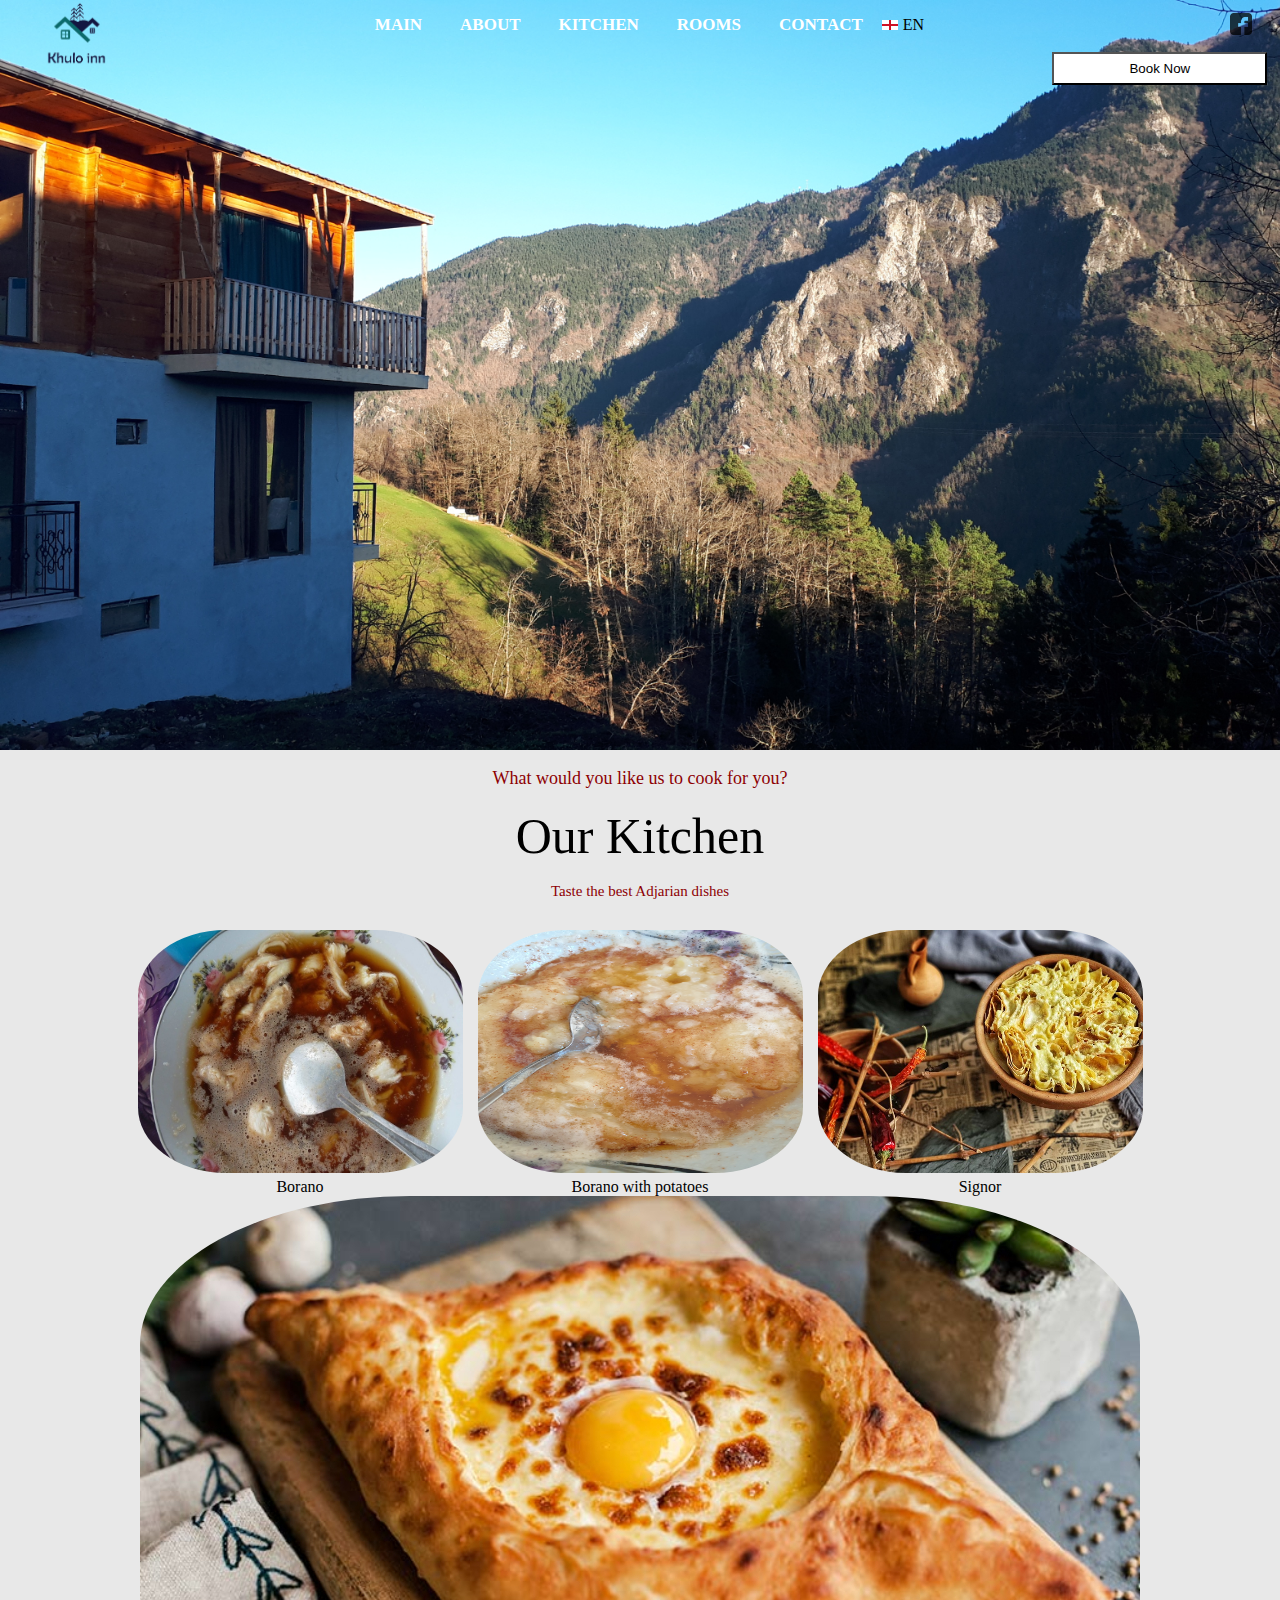
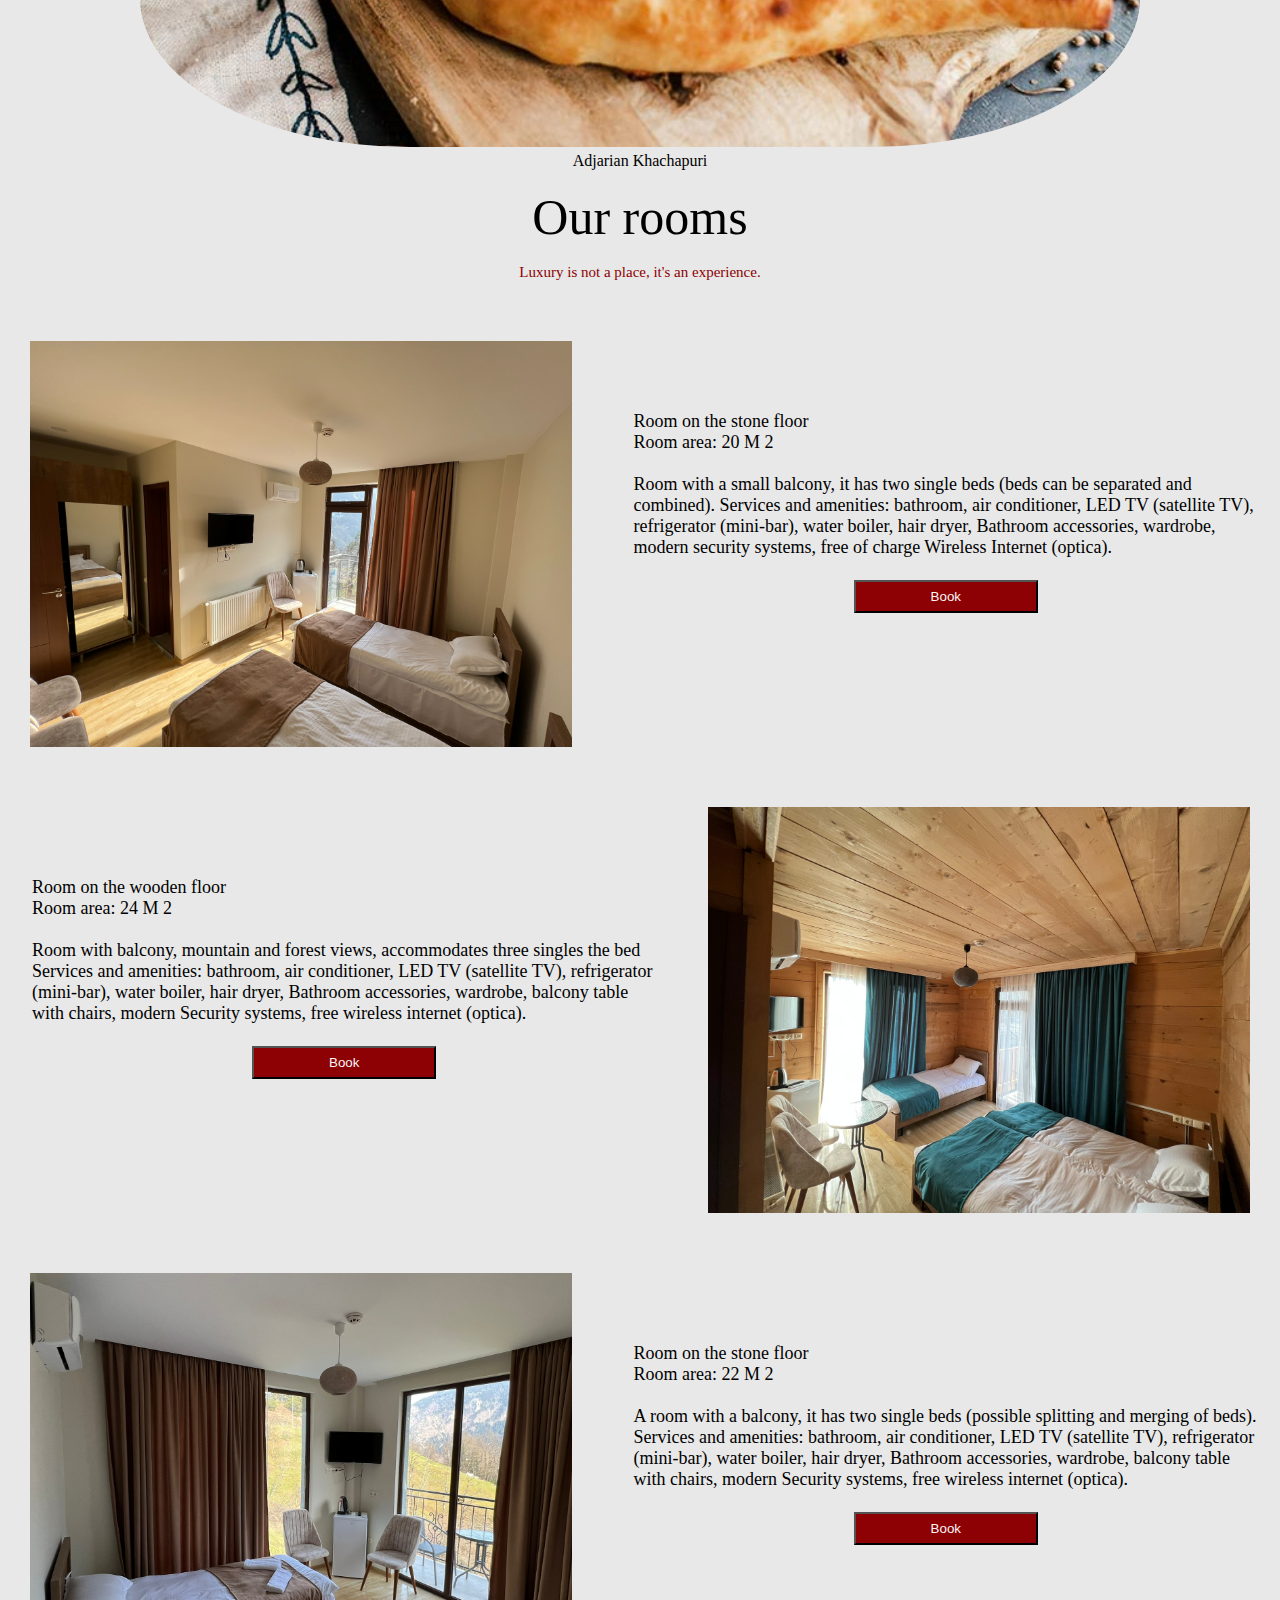
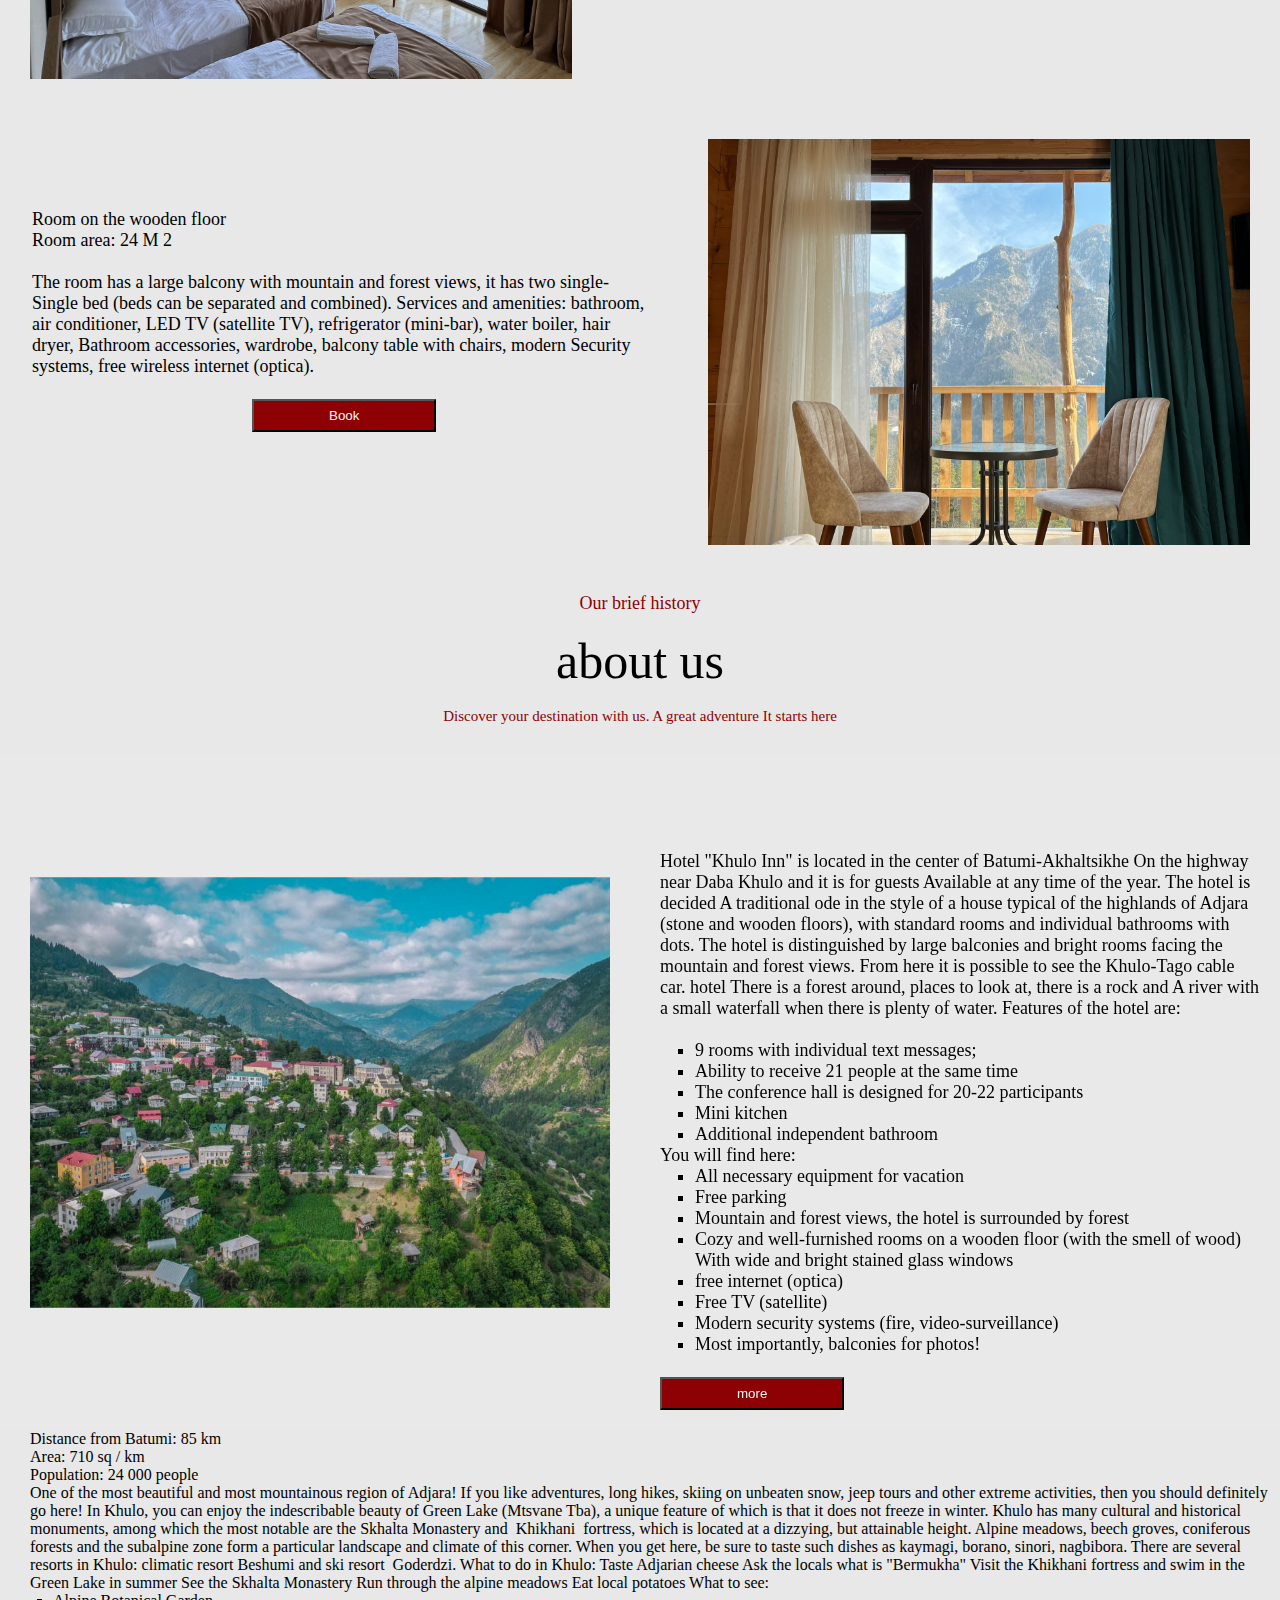
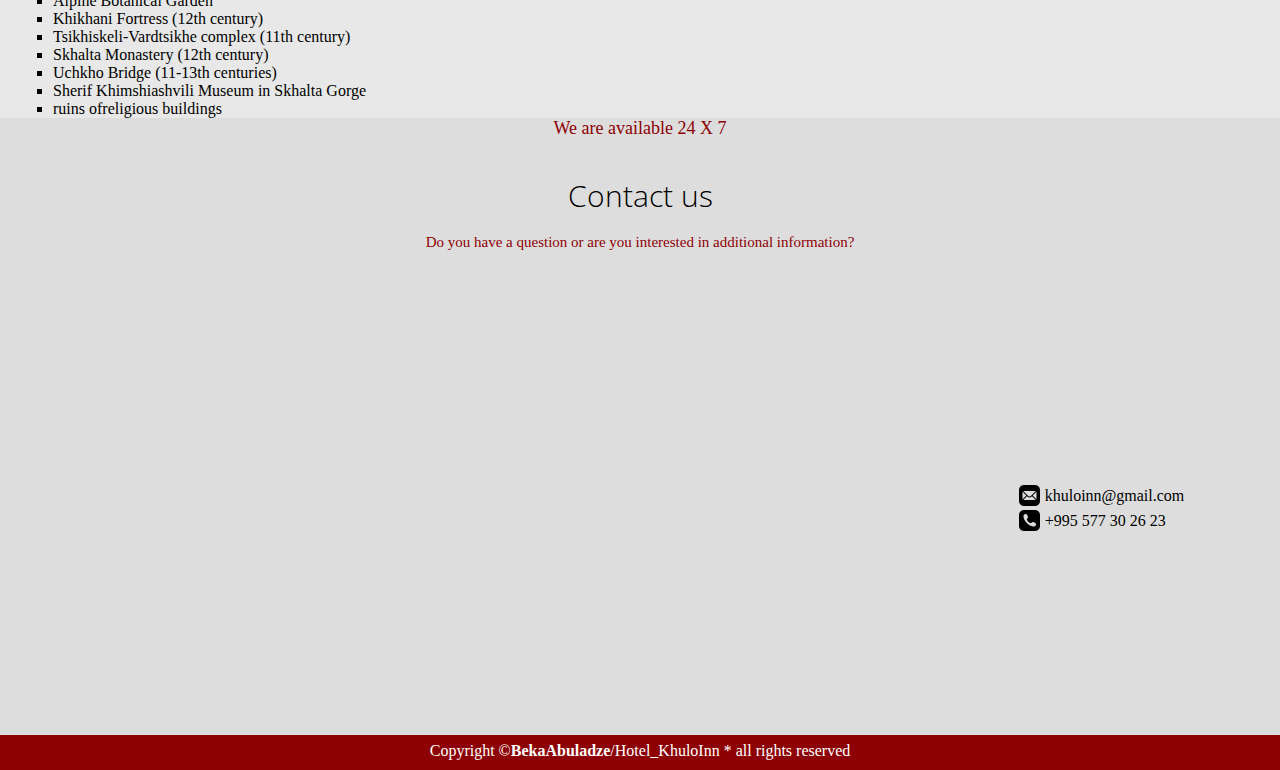
==== eng.html @ 8cfb8ae3 "Add files via upload" ====
<!DOCTYPE html>
<html lang="en">
  <head>
    <meta charset="UTF-8" />
    <meta http-equiv="X-UA-Compatible" content="IE=edge" />
    <meta name="viewport" content="width=device-width, initial-scale=1.0" />
    <title>khulo-inn</title>
   <link rel="icon" type="image/x-icon" href="/KHULO_INN_ლოგო-removebg-preview.png" />
    <link rel="stylesheet" href="styles/style.css" />
    <link
      rel="stylesheet"
      media="screen and (max-width: 850px)"
      href="styles/handset_index.css"
    />
    <link
      rel="stylesheet"
      media="screen and (max-width: 650px)"
      href="styles/hamburger-menu.css"
    />
    
  </head>
    <body>
      <a href="https://www.booking.com/hotel/ge/khulo-inn.en-gb.html?aid=304142&label=gen173nr-1FCAEoggI46AdIM1gEaFKIAQGYAQm4ARfIAQzYAQHoAQH4AQyIAgGoAgO4AuLw0KAGwAIB0gIkNDgwZWI0NDItNGUzMC00NDU1LTk2MDktYzQzNjBlOTg3ZTIy2AIG4AIB&sid=41bbb2cf9673bcebbe3a5ada4c120292&all_sr_blocks=942450506_367767616_2_1_0;checkin=2023-04-03;checkout=2023-04-10;dist=0;group_adults=2;group_children=0;hapos=1;highlighted_blocks=942450506_367767616_2_1_0;hpos=1;matching_block_id=942450506_367767616_2_1_0;no_rooms=1;req_adults=2;req_children=0;room1=A%2CA;sb_price_type=total;sr_order=distance_from_search;sr_pri_blocks=942450506_367767616_2_1_0__126000;srepoch=1679046779;srpvid=7ed9457d953103b1;type=total;ucfs=1&#hotelTmpl" target="_blank"> <button class="reserve">Book Now</button></a>
    <!-- Navbar -->
       <div class="mobile_div_top">
       <div class="hamburger">
        <div class="bar"></div>
        <div class="bar"></div>
        <div class="bar"></div>
        
      <div class="hamburger_info">
        <div class="hamburger-menu"><a href="index.html">MAIN</a></div>
        <div class="hamburger-menu"><a href="#abut" >ABOUT</a></div>
        <div class="hamburger-menu"><a href="#rooms" >ROOMS</a></div>
        <div class="hamburger-menu"><a href="#kitchen" >KITCHEN</a></div>
        <div class="hamburger-menu"><a href="#contact">CONTACT</a></div>
      </div>
    </div>
      <div class="mobile_v_language">
           <li class="mainlang " ><a href="index.html">  <img id="" class="geo_flag" src="./georgia-flag-icon-16.png" alt=""></a>GE</li> 
            <li class="mainlang " > <a href="eng.html"><img id="eng" class="eng_flag" src="./england-flag-icon-16.png" alt=""></a>EN</li>
            <li class="mainlang  " > <a href="rus.html"><img id="rus" class="rus_flag" src="./russia-flag-icon-16.png" alt=""></a>RU</li>
        </div>

    </div>
    <div class="frontpage">
      <div class="navbar">
        <div id="logo1">
          <img class="logo_img" src="./random images/new_logo-removebg-preview.png" alt="" />
        </div>
        <ul id="navbarmain">
          <li>
            <a href="eng.html">MAIN</a>
          </li>
          <li>
            <a href="#about">ABOUT</a>
          </li>
          <li>
            <a href="#kitchen">KITCHEN</a>
          </li>
          <li>
            <a href="#rooms">ROOMS</a>
          </li>
          <li>
            <a href="#contact">CONTACT</a>
          </li>
        </ul>
             <div class="lang_icons">
            <li class="mainlang eng" > <a href="eng.html"><img id="eng" class="eng_flag" src="./england-flag-icon-16.png" alt=""></a>EN</li>
           <li class="hidden geo"><a href="index.html">  <img id="" class="geo_flag" src="./georgia-flag-icon-16.png" alt=""></a>GE</li> 
            <li class="hidden rus" > <a href="rus.html"><img id="rus" class="rus_flag" src="./russia-flag-icon-16.png" alt=""></a>RU</li>
        </div>
       

        <div class="social">
          <ul>
            <li>
              <a
                href="https://www.facebook.com/profile.php?id=100064045152991"
                target="_blank"
              >
                <img src="socials/fb.png" alt="" id="fb" />
              </a>
            </li>
           
          </ul>
        </div>
      </div>
      <div class="content">
      </div>
    </div>
    <div class="kitchen" id="kitchen">
      <div id="sum1">What would you like us to cook for you?</div>
      <div id="intro">Our Kitchen</div>
      <div id="sum2">Taste the best Adjarian dishes</div>

      <div class="foodbox">
        <div class="adjara_food">
           <div class="div_for_dishes">
              <img id="borano" src="./imglasha/dishes/ბორანო.jpg" alt="" />
              <div class="fooddesc">Borano</div>
          </div>
          <div class="div_for_dishes">
              <img id="potatoe" src="./imglasha/dishes/20230102_111935.jpg" alt="" />
              <div class="fooddesc">Borano with potatoes</div>
          </div>
          <div class="div_for_dishes">
              <img src="./imglasha/dishes/სინორი_აჭარა.news_.jpg" alt="" />
              <div class="fooddesc">Signor</div>
          </div>
        </div>  
        <div class="adjarian_khatchapuri" >
          <img src="./imglasha/dishes/28681c677842efdd06a8ea4aae587fe.jpg" alt="">
          <div>Adjarian Khachapuri</div>
        </div>      
      </div>
    </div>
    <div class="rooms" id="rooms">
      <div id="rintro">Our rooms</div>
      <div id="rsum2">Luxury is not a place, it's an experience.</div>
      <div class="roomspic" id="r1">
        <img src="./imglasha/201-204/204 002.jpeg" alt="" />
        <div class="rdesc">
       Room on the stone floor <br/>
       Room area: 20 M 2
       <br />
          <br />
        Room with a small balcony, it has two single beds
         (beds can be separated and combined).
         Services and amenities: bathroom, air conditioner, LED TV
         (satellite TV), refrigerator (mini-bar), water boiler, hair dryer,
         Bathroom accessories, wardrobe, modern security systems, free of charge
         Wireless Internet (optica).
          <div class="btn">
            <a href="https://www.booking.com/hotel/ge/khulo-inn.en-gb.html?aid=304142&label=gen173nr-1FCAEoggI46AdIM1gEaFKIAQGYAQm4ARfIAQzYAQHoAQH4AQyIAgGoAgO4Ar_N0aAGwAIB0gIkMTc5MzU4NmMtNzIxMS00NzI2LTkzYTUtMTRhYTI3MTJjMzFl2AIG4AIB&sid=41bbb2cf9673bcebbe3a5ada4c120292&all_sr_blocks=942450506_367767616_2_1_0;checkin=2023-04-03;checkout=2023-04-10;dest_id=9424505;dest_type=hotel;dist=0;group_adults=2;group_children=0;hapos=1;highlighted_blocks=942450506_367767616_2_1_0;hpos=1;matching_block_id=942450506_367767616_2_1_0;no_rooms=1;req_adults=2;req_children=0;room1=A%2CA;sb_price_type=total;sr_order=popularity;sr_pri_blocks=942450506_367767616_2_1_0__126000;srepoch=1679058636;srpvid=17905ca5077805e3;type=total;ucfs=1&#hotelTmpl" target="_blank">
              <button>Book</button>  
            </a>
            
          </div>
        </div>
      </div>
      <div class="roomspic" id="r2">
        <img src="./imglasha/301-304/304 001.jpeg" alt="" />
        <div class="rdesc" id="rdesc1">
        Room on the wooden floor <br/>
        Room area: 24 M 2<br />
          <br />
         Room with balcony, mountain and forest views, accommodates three singles
         the bed
         Services and amenities: bathroom, air conditioner, LED TV
         (satellite TV), refrigerator (mini-bar), water boiler, hair dryer,
         Bathroom accessories, wardrobe, balcony table with chairs, modern
         Security systems, free wireless internet (optica).

          <div class="btn">
         <a href="https://www.booking.com/hotel/ge/khulo-inn.en-gb.html?aid=304142&label=gen173nr-1FCAEoggI46AdIM1gEaFKIAQGYAQm4ARfIAQzYAQHoAQH4AQyIAgGoAgO4Ar_N0aAGwAIB0gIkMTc5MzU4NmMtNzIxMS00NzI2LTkzYTUtMTRhYTI3MTJjMzFl2AIG4AIB&sid=41bbb2cf9673bcebbe3a5ada4c120292&all_sr_blocks=942450506_367767616_2_1_0;checkin=2023-04-03;checkout=2023-04-10;dest_id=9424505;dest_type=hotel;dist=0;group_adults=2;group_children=0;hapos=1;highlighted_blocks=942450506_367767616_2_1_0;hpos=1;matching_block_id=942450506_367767616_2_1_0;no_rooms=1;req_adults=2;req_children=0;room1=A%2CA;sb_price_type=total;sr_order=popularity;sr_pri_blocks=942450506_367767616_2_1_0__126000;srepoch=1679058636;srpvid=17905ca5077805e3;type=total;ucfs=1&#hotelTmpl" target="_blank">
              <button>Book</button>  
            </a>
          </div>
        </div>
      </div>
      <div id="r3" class="roomspic">
        <img src="./imglasha/202-203/202 001.jpeg" alt="" />
        <div class="rdesc">
      Room on the stone floor<br>
       Room area: 22 M 2 <br />
          <br />
     A room with a balcony, it has two single beds (possible
           splitting and merging of beds).
           Services and amenities: bathroom, air conditioner, LED TV
           (satellite TV), refrigerator (mini-bar), water boiler, hair dryer,
           Bathroom accessories, wardrobe, balcony table with chairs, modern
           Security systems, free wireless internet (optica).
              <div class="btn">
            <a href="https://www.booking.com/hotel/ge/khulo-inn.en-gb.html?aid=304142&label=gen173nr-1FCAEoggI46AdIM1gEaFKIAQGYAQm4ARfIAQzYAQHoAQH4AQyIAgGoAgO4Ar_N0aAGwAIB0gIkMTc5MzU4NmMtNzIxMS00NzI2LTkzYTUtMTRhYTI3MTJjMzFl2AIG4AIB&sid=41bbb2cf9673bcebbe3a5ada4c120292&all_sr_blocks=942450506_367767616_2_1_0;checkin=2023-04-03;checkout=2023-04-10;dest_id=9424505;dest_type=hotel;dist=0;group_adults=2;group_children=0;hapos=1;highlighted_blocks=942450506_367767616_2_1_0;hpos=1;matching_block_id=942450506_367767616_2_1_0;no_rooms=1;req_adults=2;req_children=0;room1=A%2CA;sb_price_type=total;sr_order=popularity;sr_pri_blocks=942450506_367767616_2_1_0__126000;srepoch=1679058636;srpvid=17905ca5077805e3;type=total;ucfs=1&#hotelTmpl" target="_blank">
              <button>Book</button>  
            </a>
          </div>
        </div>
      </div>
      <div class="roomspic" id="r4">
        <img src="./imglasha/302-303/303 002.jpeg" alt="" />
        <div class="rdesc">
          Room on the wooden floor<br>
          Room area: 24 M 2 <br /><br />
   The room has a large balcony with mountain and forest views, it has two single-
       Single bed (beds can be separated and combined).
       Services and amenities: bathroom, air conditioner, LED TV
       (satellite TV), refrigerator (mini-bar), water boiler, hair dryer,
       Bathroom accessories, wardrobe, balcony table with chairs, modern
       Security systems, free wireless internet (optica).
          <div class="btn">
            <button>Book</button>
          </div>
        </div>
      </div>
    </div>
    <!-- About  -->
    <div class="about" id="about">
      <div id="asum1">Our brief history</div>
      <div id="aintro">about us</div>
      <div id="asum2">
       Discover your destination with us. A great adventure
         It starts here
      </div>
      <div class="aboutpic" id="r3">
        <img src="./random images/dji-0690-7.jpg" alt="" />
        <div class="adesc">
           Hotel "Khulo Inn" is located in the center of Batumi-Akhaltsikhe
On the highway near Daba Khulo and it is for guests
Available at any time of the year. The hotel is decided
A traditional ode in the style of a house typical of the highlands of Adjara
(stone and wooden floors), with standard rooms and individual bathrooms
with dots. The hotel is distinguished by large balconies and bright rooms facing the mountain
and forest views. From here it is possible to see the Khulo-Tago cable car. hotel
There is a forest around, places to look at, there is a rock and
A river with a small waterfall when there is plenty of water.
Features of the hotel are:
<br></br>
<ul class="info_list">
 <li class="liststyle"> 9 rooms with individual text messages;</li>  
<li class="liststyle">Ability to receive 21 people at the same time</li>
<li class="liststyle">The conference hall is designed for 20-22 participants</li>
<li class="liststyle">Mini kitchen</li>
<li class="liststyle">Additional independent bathroom</li>
</ul>

You will find here:
<ul class="info_list">
<li class="liststyle">All necessary equipment for vacation</li>
<li class="liststyle">Free parking</li>
<li class="liststyle">Mountain and forest views, the hotel is surrounded by forest</li>
<li class="liststyle">Cozy and well-furnished rooms on a wooden floor (with the smell of wood)
With wide and bright stained glass windows</li>
<li class="liststyle">free internet (optica)</li>
<li class="liststyle">Free TV (satellite)</li>
<li class="liststyle"> Modern security systems (fire, video-surveillance)</li>
<li class="liststyle">Most importantly, balconies for photos!</li>

</ul>
          <div class="btn">
            <a href="https://georgiantravelguide.com/ka/khulo" target="_blank"
              ><button id="aboutbtn">more</button></a
            >
          </div>
        </div>
      </div>
      <div class="about_more">
        Distance from Batumi: 85 km<br>
        Area: 710 sq / km<br>
        Population: 24 000 people<br>
            <div class="about_text">One of the most beautiful and most mountainous region of Adjara! If you like
        adventures, long hikes, skiing on unbeaten snow, jeep tours and other extreme
        activities, then you should definitely go here! In Khulo, you can enjoy the
        indescribable beauty of Green Lake (Mtsvane Tba), a unique feature of which is
        that it does not freeze in winter. Khulo has many cultural and historical
        monuments, among which the most notable are the Skhalta Monastery
        and  Khikhani  fortress, which is located at a dizzying, but attainable height. Alpine
        meadows, beech groves, coniferous forests and the subalpine zone form a
        particular landscape and climate of this corner. When you get here, be sure to
        taste such dishes as kaymagi, borano, sinori, nagbibora.
        There are several resorts in Khulo:
        climatic resort Beshumi and ski resort  Goderdzi.
        What to do in Khulo:
        Taste Adjarian cheese
        Ask the locals what is &quot;Bermukha&quot;
        Visit the Khikhani fortress and swim in the Green Lake in summer
        See the Skhalta Monastery
        Run through the alpine meadows
        Eat local potatoes
       What to see:
        <ul class="about_list">
          <li class="about_list_li">Alpine Botanical Garden</li>
          <li class="about_list_li">Khikhani Fortress (12th century)</li>
          <li class="about_list_li">Tsikhiskeli-Vardtsikhe complex (11th century)</li>
          <li class="about_list_li">Skhalta Monastery (12th century)</li>
          <li class="about_list_li">Uchkho Bridge (11-13th centuries)</li>
          <li class="about_list_li">Sherif Khimshiashvili Museum in Skhalta Gorge</li>
          <li class="about_list_li">ruins ofreligious buildings</li>
        </ul>
    
      </div>
      </div>
    </div>
    <!-- Contact Us  -->
    <div class="contactInfo">
        <div class="contact" id="contact">
          <div id="csum1">We are available 24 X 7</div>
          <div id="cintro">Contact us</div>
          <div id="csum2">Do you have a question or are you interested in additional information?</div>
        </div>
        <div class="foot_info" >
          <div class="ifram">
          <iframe src="https://www.google.com/maps/embed?pb=!1m14!1m8!1m3!1d2981.739193288912!2d42.3060159!3d41.6397685!3m2!1i1024!2i768!4f13.1!3m3!1m2!1s0x405d4f7e59c920eb%3A0x2f3e17006693633f!2zS2h1bG8gaW5uIC4g4YOu4YOj4YOa4YOdIOGDmOGDnOGDnA!5e0!3m2!1ska!2sge!4v1679059200877!5m2!1ska!2sge" width="600" height="450" style="border:0;" allowfullscreen="" loading="lazy" referrerpolicy="no-referrer-when-downgrade"></iframe>
          </div>
          <div id="form">
               <div id="fmail">
                  <img class="contactimg" src="./random images/icons8-mail-50.png" alt=""> <span>khuloinn@gmail.com</span>
              </div>
              <div id="fmail">
                  <img class="contactimg" src="./random images/icons8-phone-50.png" alt=""><span> +995 577 30 26 23</span>
              </div>
              <!-- <div>
                <a href="https://www.booking.com/hotel/ge/khulo-inn.en-gb.html?aid=304142&label=gen173nr-1FCAEoggI46AdIM1gEaFKIAQGYAQm4ARfIAQzYAQHoAQH4AQyIAgGoAgO4AuLw0KAGwAIB0gIkNDgwZWI0NDItNGUzMC00NDU1LTk2MDktYzQzNjBlOTg3ZTIy2AIG4AIB&sid=41bbb2cf9673bcebbe3a5ada4c120292&all_sr_blocks=942450506_367767616_2_1_0;checkin=2023-04-03;checkout=2023-04-10;dist=0;group_adults=2;group_children=0;hapos=1;highlighted_blocks=942450506_367767616_2_1_0;hpos=1;matching_block_id=942450506_367767616_2_1_0;no_rooms=1;req_adults=2;req_children=0;room1=A%2CA;sb_price_type=total;sr_order=distance_from_search;sr_pri_blocks=942450506_367767616_2_1_0__126000;srepoch=1679046779;srpvid=7ed9457d953103b1;type=total;ucfs=1&#hotelTmpl.com" target="_blank"> <button>დაჯავშნე</button></a>
              </div>
               -->
          </div>
          
        </div>
    </div>
        <footer>
      Copyright &copy; <a class="dev" href="https://www.linkedin.com/in/beka-abuladze-50a344217/">BekaAbuladze</a>/Hotel_KhuloInn * all rights reserved
    </footer>
    <script src="./main.js"></script>
  </body>
</html>
---- styles/style.css ----
@import url("https://fonts.googleapis.com/css2?family=Open+Sans:ital,wght@1,300;1,400&display=swap");
* {
  margin: 0px;
  box-sizing: border-box;
  padding: 0px;
  scroll-behavior: smooth;
  transition: all 0.3s ease-out;
}
body {
  background-color: #e8e8e8;
}

.btn {
  display: flex;
  align-items: center;
  justify-content: center;
}

button {
  padding: 7px 75px;
  background-color: #8d0003;
  color: whitesmoke;
  margin-top: 22px;
  cursor: pointer;
}

button:hover {
  background-color: whitesmoke;
  color: #8d0003;
  font-weight: bold;
}

.frontpage {
  background-image: url("../imglasha/fasad.jpg");
  background-repeat: no-repeat;
  background-size: cover;
}

/*Frontpage Navbar  */

#logo1 {
  display: flex;
  position: absolute;
  height: 100px;
  left: 1.25rem;
  padding-top: 20px;
}

.navbar {
  padding-top: 14.5px;
  position: sticky;
  display: flex;
  align-items: center;
  width: 100%;
  justify-content: center;
}

.navbar ul {
  list-style: none;
  display: flex;
}

.navbar #navbarmain li a {
  font-size: 17px;
  color: white;
  text-decoration: none;
  padding-left: 19px;
  padding-right: 19px;
}

.navbar #navbarmain li a:hover {
  color: #8d0003;
  font-size: 17px;
  background-color: whitesmoke;
  border-radius: 15px;
}

li {
  list-style: none;
}
.social {
  display: inline-block;
  position: absolute;
  right: 1.25rem;
}

.social img {
  margin-right: 8px;
  margin-left: 4px;
}

.social li {
  height: 30px;
}

.social #fb,
#ig {
  height: 22px;
  opacity: 0.75;
  margin-top: 3px;
}

.social #lnkd {
  height: 24px;
  opacity: 0.75;
  margin-top: 3px;
}

.social #git {
  height: 35px;
  padding-bottom: 5px;
  opacity: 0.75;
}
.logo_img {
  transform: scale(1.3);
}

a img:hover {
  cursor: pointer;
  filter: invert();
}

/* Frontpage Content */

.content {
  display: flex;
  flex-direction: column;
  height: 715px;
  font-size: 40px;
  /* padding-left: 300px;
  padding-right: 300px; */
  padding-bottom: 495px;
  font-weight: bolder;
  color: #943a3a;
  align-items: center;
  justify-content: center;
}

#contentsum1 {
  color: #943a3a;
  align-items: center;
  justify-content: center;
  font-size: 25px;
  padding-top: 12px;
  font-weight: bolder;
}

/* Kitchen */

.kitchen #intro {
  text-align: center;
  font-size: 50px;
  margin: 18px;
}

.kitchen #sum1,
#sum2 {
  text-align: center;
  font-size: 18px;
  color: #8d0003;
  margin: 18px;
}

.kitchen #sum2 {
  font-size: 15px;
  padding-bottom: 12px;
}

.foodcolumn .fooddesc {
  color: #8d0003;
  display: flex;
  justify-content: center;
  padding-bottom: 8px;
}
.fooddesc {
  margin-top: 5px;
}
.foodcolumn div:hover {
  background-color: rgba(240, 240, 240, 0.945);
  /* border: 2px solid red; */
  border-radius: 34px;
}

/* Rooms */

.rooms #rintro {
  text-align: center;
  font-size: 50px;
  margin: 18px;
}

.rooms #rsum1,
#rsum2 {
  text-align: center;
  font-size: 18px;
  margin: 18px;
  color: #8d0003;
}
.flag {
  cursor: pointer;
}

.rooms #rsum2 {
  font-size: 15px;
  padding-bottom: 12px;
}

/* Room Details   */

.roomspic {
  /* border: 2px solid red; */
  display: flex;
}

.roomspic img {
  width: 47%;
  padding: 30px;
}

.rdesc {
  flex-direction: column;
  padding-top: 100px;
  padding-left: 32px;
  padding-right: 22px;
  font-size: 18px;
}

#r1,
#r3 {
  flex-direction: row;
}

#r2,
#r4 {
  flex-direction: row-reverse;
}

/* ABout Us */

.aboutpic {
  position: relative;
}

.aboutpic::before {
  content: "";
  background: rgb(233, 233, 233);
  position: absolute;
  height: 100%;
  width: 100%;
  z-index: -1;
}

.about #aintro {
  text-align: center;
  font-size: 50px;
  margin: 18px;
}

.about #asum1,
#asum2 {
  text-align: center;
  font-size: 18px;
  color: #8d0003;
  margin: 18px;
}

.about #asum2 {
  font-size: 15px;
  padding-bottom: 12px;
}

.aboutpic {
  /* border: 2px solid red; */
  display: flex;
}

.aboutpic img {
  width: 50%;
  padding: 30px;
  transform: scaley(0.7);
}

.adesc {
  flex-direction: column;
  padding: 20px;
  padding-top: 96px;
  font-size: 18px;
}

.aboutpic .btn {
  display: flex;
  justify-content: left;
}

/* contact Us */

.contdata {
  position: relative;
}

.contdata::before {
  content: "";
  background: url(../socials/contact.jpg) no-repeat center center/cover;
  position: absolute;
  height: 100%;
  width: 100%;
  z-index: -1;
  opacity: 0.3;
}

.contact #cintro {
  text-align: center;
  font-size: 30px;
  margin: 18px;
}
#cintro {
  font-family: "Open Sans";
  font-weight: 50;
  max-width: 100%;
}

.contact #csum1,
#csum2 {
  text-align: center;
  font-size: 18px;
  margin: 18px;
  margin-top: 0;
  color: #8d0003;
}

.contact #csum2 {
  font-size: 15px;
  padding-bottom: 12px;
}
.contactimg {
  height: 25px;
  width: 25px;
}
#fmail {
  display: flex;
  align-items: center;
  justify-content: center;
  gap: 3px;
}
.contdata {
  /* border: 2px solid red; */
  display: flex;
  flex-direction: column;
}
.contact {
  display: flex;
  flex-direction: column;
  align-items: center;
  justify-content: center;
}

.contdata {
  display: flex;
  align-items: center;
  justify-content: center;
  margin: 22px;
  margin-top: 52px;
}

form input {
  margin: 4px;
  padding: 4px;
}

.cdesc {
  flex-direction: column;
  padding: 20px;
  margin-bottom: 100px;
  font-size: 18px;
  font-weight: bold;
  padding-left: 200px;
  padding-right: 200px;
}

.contdata .btn {
  display: flex;
  justify-content: center;
}
.dev {
  color: white;
}

#form {
  display: flex;
  flex-direction: column;
  justify-content: center;
  align-items: flex-start;
  margin-left: 5px;
}
.contdata form div {
  padding: 4.5px;
}

/* Footer  */

footer {
  background-color: #8d0003;
  color: white;
  display: flex;
  text-align: center;
  justify-content: center;
  height: 35px;
  padding-top: 7px;
}
.reserve {
  color: black;
  background-color: white;
  position: fixed;
  right: 1vw;
  top: 30px;
  /* transition: transform 0.3s ease-out; */
}
.contactInfo {
  background-color: #ddd;
}
.div_for_dishes img {
  width: 325px;
  height: 27vh;
  border-radius: 27%;
}
.div_for_dishes {
  display: flex;
  flex-direction: column;
  align-items: center;
  height: 29.5;
}
.img {
  max-width: 100%;
  height: 100%;
}
.adjara_food {
  display: flex;
  align-items: center;
  justify-content: center;
  margin: 0;
  padding: 0;
  column-gap: 15px;
}
#potatoe {
  height: 27vh;
}
#borano {
  height: 27vh;
}
.adjarian_khatchapuri {
  display: flex;
  align-items: center;
  justify-content: center;
  flex-direction: column;
}
.adjarian_khatchapuri img {
  border-radius: 27%;
  margin-bottom: 5px;
}
.ifram {
  border-radius: 20px;
}
iframe {
  border-radius: 10px;
  width: 70vw;
}
.foot_info {
  overflow: hidden;
  display: flex;

  justify-content: center;
  margin-left: 20px;
  /* margin-right: 40px; */
}
.lang_icons {
  display: flex;
  flex-direction: column;
  position: relative;
}

.navbarmain {
  padding: 12px;
}
.language_list {
  display: grid;
  padding: 0;
  margin: 0;
  height: 15px;
  width: 50px;
}
a {
  text-decoration: none;
  color: black;
  font-weight: bold;
}

.rand {
  position: absolute;
  display: flex;
  flex-direction: column;
}
.block {
  display: flex;
}
.liststyle,
.about_list_li {
  list-style: square;
}
.info_list {
  padding-left: 35px;
}
.about_text {
  text-align: left;
}
.about_list {
  padding-left: 23px;
}
.about_more {
  padding-left: 30px;
}
.hidden {
  display: none;
}

.active_eng {
  display: flex;
  position: absolute;
  top: 15px;
  left: 0;
}
.active_rus {
  display: flex;
  position: absolute;
  top: 30px;
  left: 0;
}
.eng_flag,
.rus_flag,
.geo_flag {
  margin-right: 5px;
}
.hamburger {
  display: none;
}
@media (min-width: 678px) {
  .mobile_div_top {
    display: none;
  }
}
---- styles/handset_index.css ----
/* frontpage  */

.frontpage {
  overflow: hidden;
}

.frontpage .content {
  font-size: 30px;
  padding-left: 99px;
  padding-right: 79px;
}

.frontpage #contentsum1 {
  font-size: 20px;
}

@media screen and (max-width: 650px) {
  .frontpage #logo1 img {
    height: 80px;
    filter: invert();
  }
  .frontpage .content {
    font-size: bolder;
    padding: 20px 20px 20px 20px;
    height: 488px;
    padding-bottom: 368px;
  }
  .foot_info {
    display: flex;
    flex-direction: column;
    align-items: center;
    justify-content: center;
    margin: 0;
  }
}

@media screen and (max-width: 395px) {
  .frontpage .content {
    font-size: 21px;
  }
  .frontpage #contentsum1 {
    font-size: 17px;
  }
  /* .bar {
    height: 3px;
    width: 10px;
    color: white;
  } */
}
/* Navbar */

.navbar #navbarmain {
  position: relative;
}

.navbar #navbarmain li a {
  padding-left: 7px;
  padding-right: 9px;
}

@media screen and (max-width: 765px) {
  .navbar #navbarmain li a {
    font-size: small;
    padding: 5px;
  }
  .navbar .social {
    display: flex;
    flex-direction: row;
    position: absolute;
    top: 41px;
    width: 100%;
    align-items: center;
    justify-content: center;
    left: 13px;
  }
}
/* Kitchen */

.kitchen {
  display: flex;
  position: relative;
  flex-direction: column;
  align-items: center;
  justify-content: center;
}

.kitchen #intro {
  font-size: 45px;
  margin: 4px;
}

.kitchen #sum2 {
  margin-bottom: 0;
  padding: 0;
}

.kitchen .foodbox {
  flex-direction: column;
}

.foodbox img {
  width: 100%;
}

.foodbox .fooddesc {
  font-weight: bold;
}
/* Rooms */

#r1,
#r2,
#r3,
#r4 {
  flex-direction: column;
}

.rdesc {
  padding-top: 6px;
}

.roomspic {
  display: flex;
  justify-content: center;
  align-items: center;
}

.rooms img {
  width: 90%;
  border-radius: 12px;
  padding: 0;
  margin-bottom: 17px;
  margin-right: 20vh;
  margin-left: 20vh;
}

.rooms .btn {
  margin-bottom: 30px;
}
/*About */

.aboutpic img {
  width: 100%;
  padding: 30px;
}

.aboutpic .adesc {
  padding-top: 3px;
}

.aboutpic .adesc div {
  display: flex;
  align-items: center;
  justify-content: center;
}
/* Contact */

.contdata .cdesc {
  padding-left: 20px;
  padding-right: 20px;
}
/* Footer */

footer {
  font-size: small;
}

@media screen and (max-width: 460px) {
  footer {
    font-size: smaller;
    height: 45px;
  }
}
---- styles/hamburger-menu.css ----
.hamburger {
  display: flex;
  cursor: pointer;
  position: relative;
  padding-top: 8px;
  padding-bottom: 1.5px;
  /* background-color: #5591c7; */
}

.bar {
  display: flex;
  width: 30px;
  height: 3px;
  margin-bottom: 5px;
  margin-top: 0px;
  margin-left: 25px;
  -webkit-transition: all 0.3s ease-in-out;
  transition: all 0.3s ease-in-out;
  background-color: rgb(255, 255, 255);
}

@media screen and (max-width: 650px) {
  .hamburger_info {
    display: none;
  }
  .hamburger {
    display: block;
  }
  .mobile_div_top {
    display: flex;
    align-items: center;
    justify-content: space-between;
    padding-right: 10px;
  }
  .active {
    display: block;
    position: absolute;
    transition: a 3s ease-out;
    width: 150px;
    background-color: whitesmoke;
  }
  .hamburger-menu {
    border-bottom: 1px solid gray;
    font-size: 18px;
    color: black;
    border-bottom: 1px solid darkgray;
    text-align: center;
    padding: 5px 0px;
  }
  .hamburger.active {
    background-color: #b75750;
  }
  .hamburger.active .bar:nth-child(2) {
    opacity: 0;
  }
  .hamburger.active .bar:nth-child(1) {
    transform: translateY(8px) rotate(45deg);
  }
  .hamburger.active .bar:nth-child(3) {
    transform: translateY(-8px) rotate(135deg);
  }
  .navbar {
    display: flex;
    position: absolute;
    top: -100%;
    gap: 0;
    background-color: #b75750;
    width: 100%;
    transition: 0.4;
  }
  .navbar.active {
    padding: 0;
    top: -11px;
  }
  #logo1 {
    left: auto;
    padding-top: 57px;
    display: flex;
    align-items: center;
  }
  .navbar #navbarmain {
    margin-bottom: 94px;
  }
  .navbar ul {
    display: flex;
    align-items: center;
  }
  .navbar .social ul {
    display: flex;
  }
  .navbar .social {
    display: flex;
    top: 21px;
  }
  .social #fb,
  #ig {
    filter: invert();
  }
  .social #lnkd {
    filter: invert();
  }
  .social #git {
    filter: invert();
  }
  .mobile_v_language {
    display: flex;
    flex-direction: row;
    column-gap: 5px;
  }
}
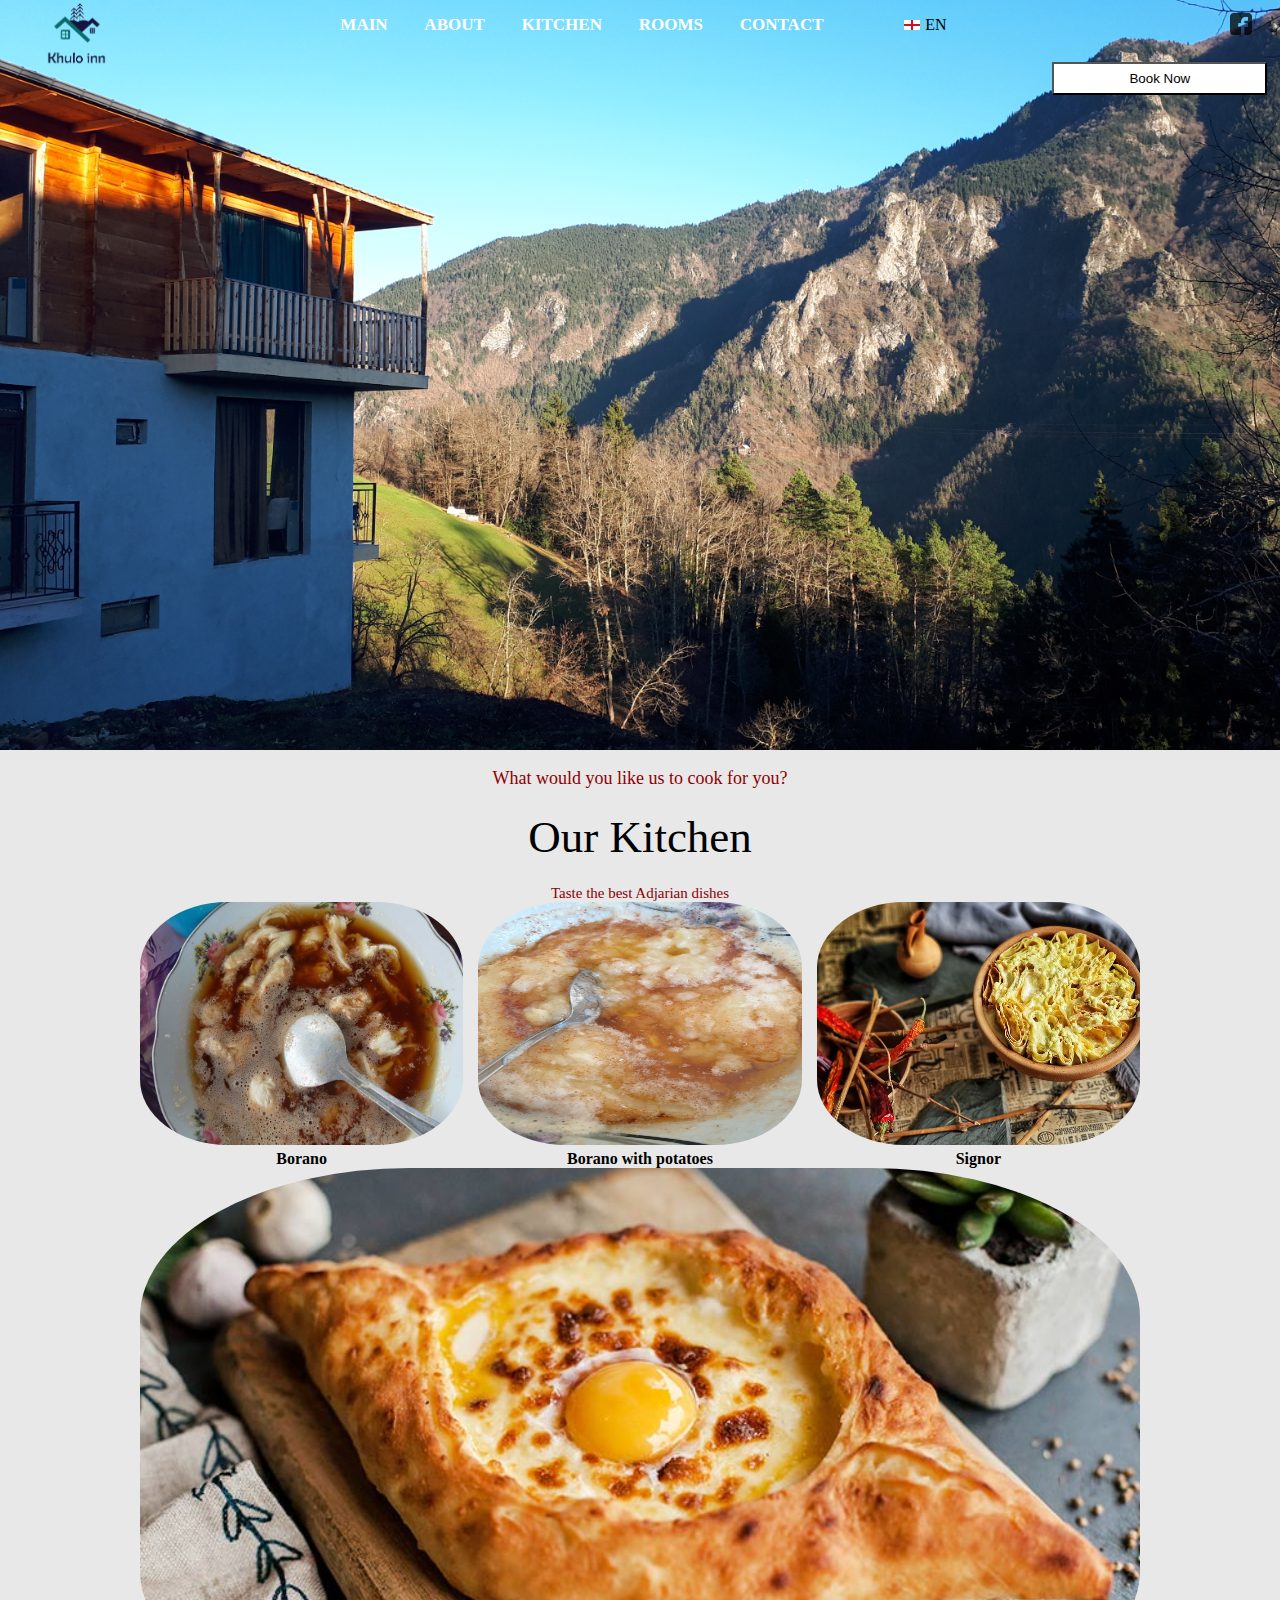
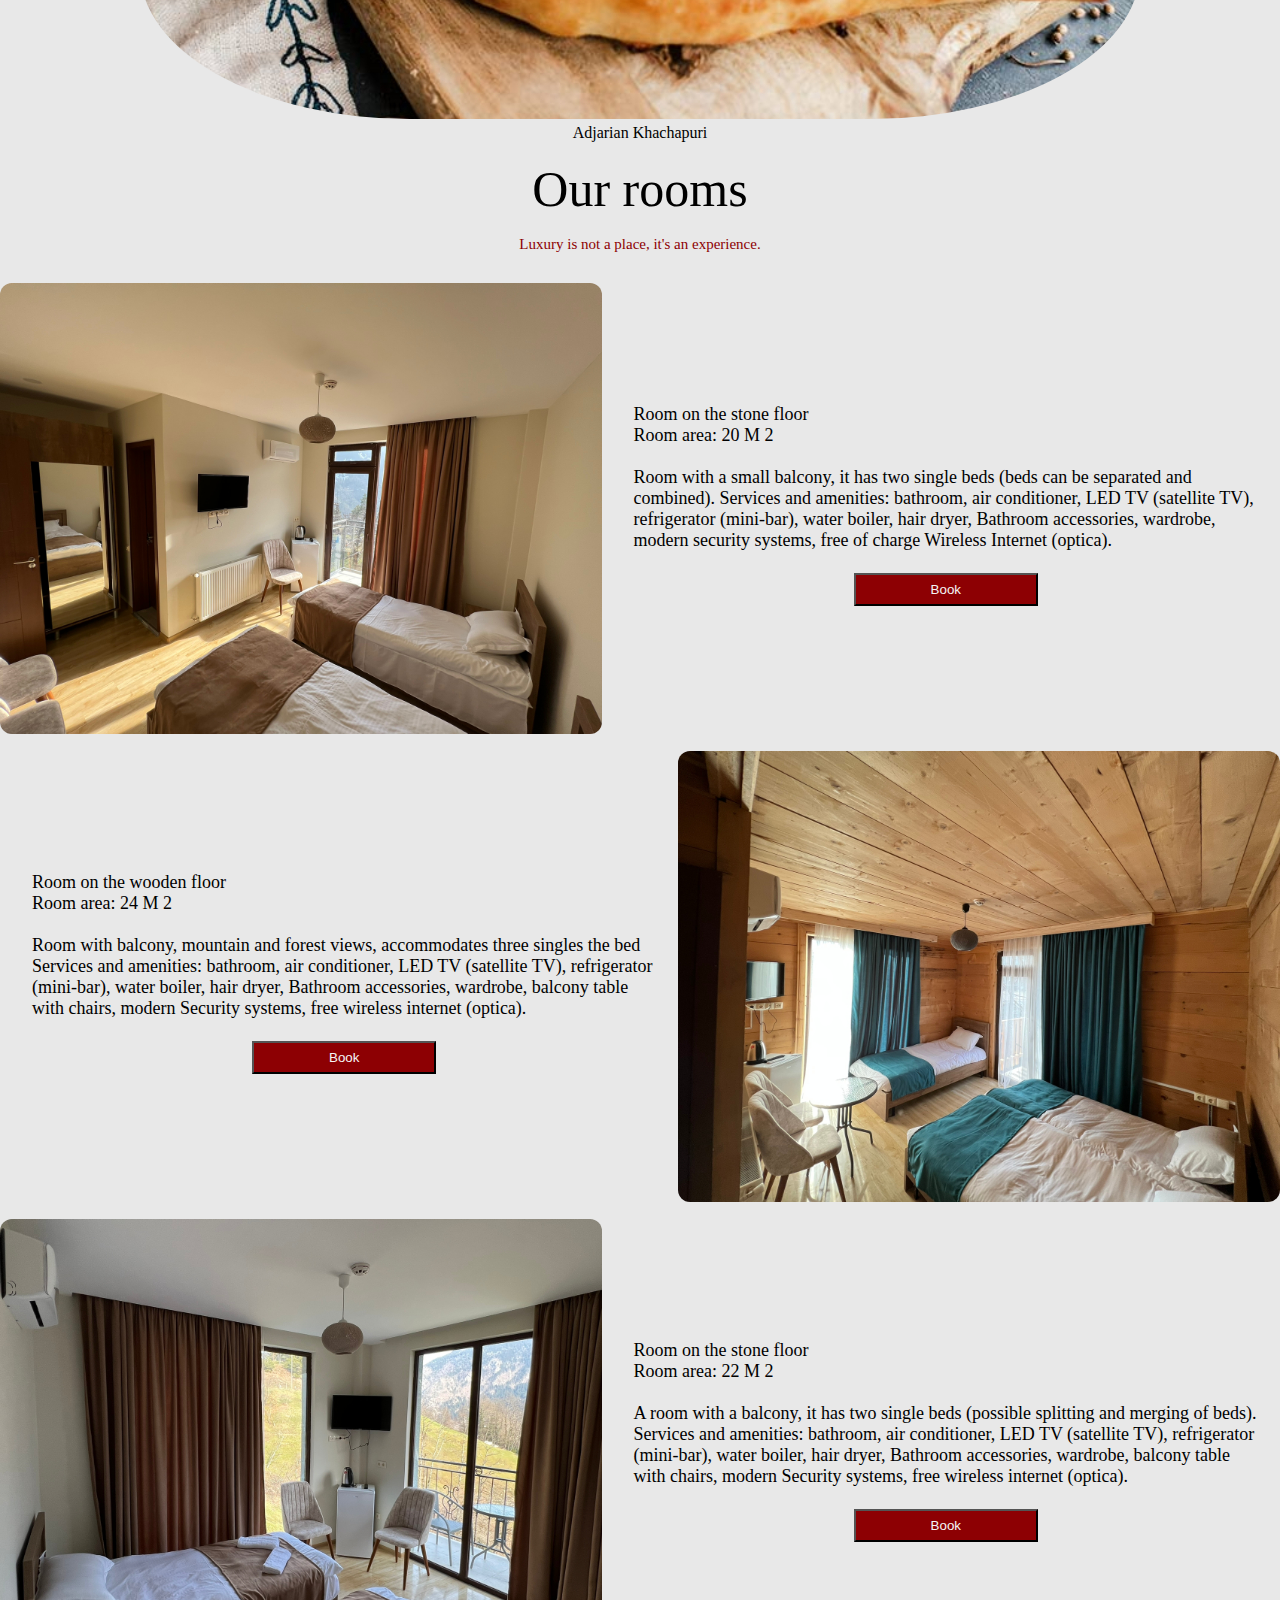
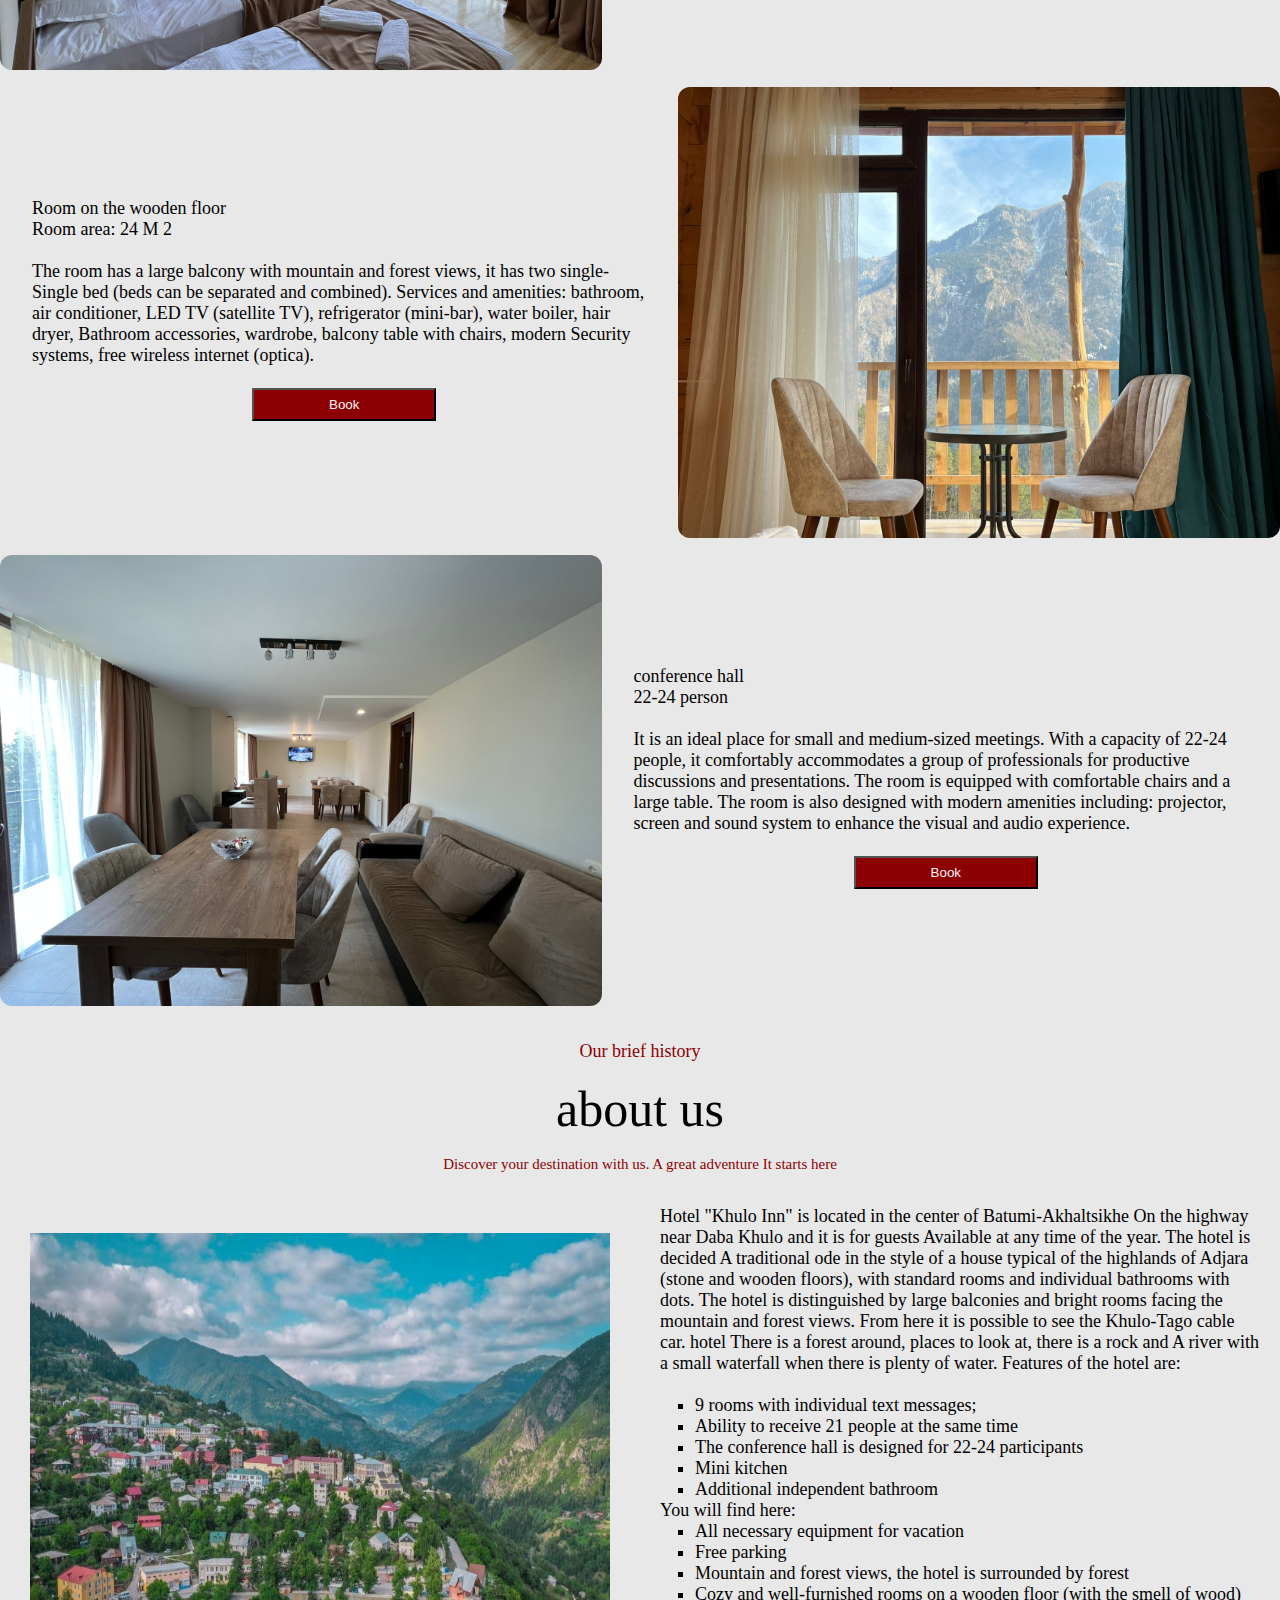
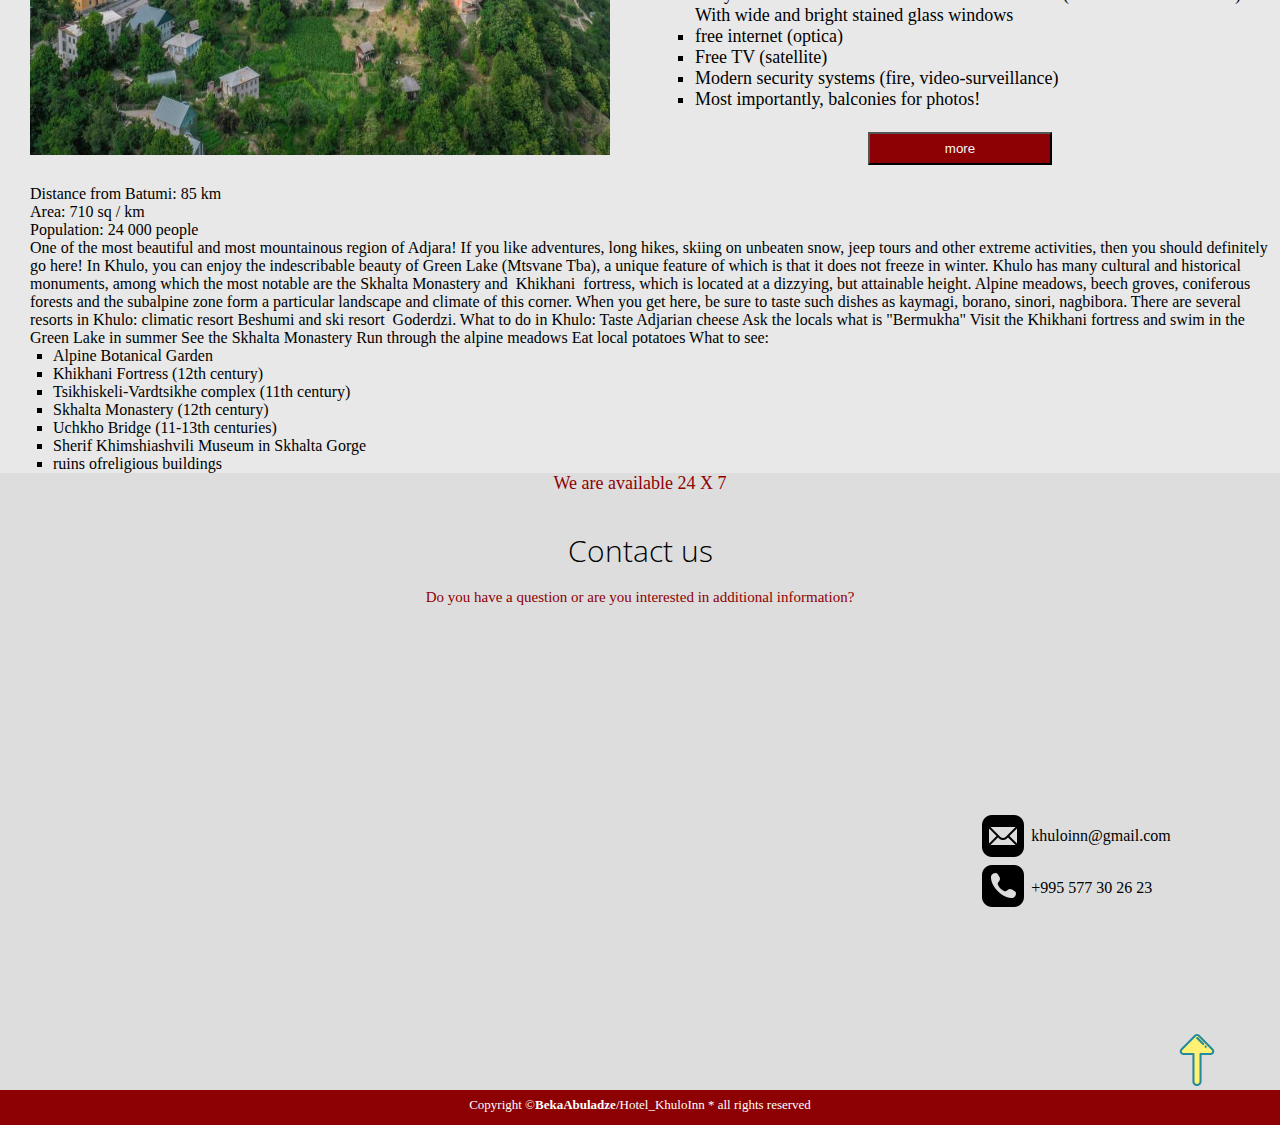
==== commit 55b9502a: "debuggingfirst" ====
--- a/eng.html
+++ b/eng.html
@@ -9,12 +9,10 @@
     <link rel="stylesheet" href="styles/style.css" />
     <link
       rel="stylesheet"
-      media="screen and (max-width: 850px)"
       href="styles/handset_index.css"
     />
     <link
       rel="stylesheet"
-      media="screen and (max-width: 650px)"
       href="styles/hamburger-menu.css"
     />
     
@@ -194,6 +192,20 @@
           </div>
         </div>
       </div>
+       <div class="roomspic" id="r3">
+        <img src="./space/comferens room 002.jpeg"  alt="" />
+        <div class="rdesc">
+          conference hall<br>
+          22-24 person <br /><br />
+        It is an ideal place for small and medium-sized meetings.
+           With a capacity of 22-24 people, it comfortably accommodates a group of professionals for productive discussions and presentations.
+           The room is equipped with comfortable chairs and a large table.
+           The room is also designed with modern amenities including: projector, screen and sound system to enhance the visual and audio experience.
+          <div class="btn">
+            <button>Book</button>
+          </div>
+        </div>
+      </div>
     </div>
     <!-- About  -->
     <div class="about" id="about">
@@ -220,7 +232,7 @@
 <ul class="info_list">
  <li class="liststyle"> 9 rooms with individual text messages;</li>  
 <li class="liststyle">Ability to receive 21 people at the same time</li>
-<li class="liststyle">The conference hall is designed for 20-22 participants</li>
+<li class="liststyle">The conference hall is designed for 22-24 participants</li>
 <li class="liststyle">Mini kitchen</li>
 <li class="liststyle">Additional independent bathroom</li>
 </ul>
@@ -289,23 +301,19 @@
           <div id="cintro">Contact us</div>
           <div id="csum2">Do you have a question or are you interested in additional information?</div>
         </div>
-        <div class="foot_info" >
+         <div class="foot_info" >
           <div class="ifram">
           <iframe src="https://www.google.com/maps/embed?pb=!1m14!1m8!1m3!1d2981.739193288912!2d42.3060159!3d41.6397685!3m2!1i1024!2i768!4f13.1!3m3!1m2!1s0x405d4f7e59c920eb%3A0x2f3e17006693633f!2zS2h1bG8gaW5uIC4g4YOu4YOj4YOa4YOdIOGDmOGDnOGDnA!5e0!3m2!1ska!2sge!4v1679059200877!5m2!1ska!2sge" width="600" height="450" style="border:0;" allowfullscreen="" loading="lazy" referrerpolicy="no-referrer-when-downgrade"></iframe>
           </div>
           <div id="form">
                <div id="fmail">
-                  <img class="contactimg" src="./random images/icons8-mail-50.png" alt=""> <span>khuloinn@gmail.com</span>
+                  <img  onclick="location.href='mailto:khuloinn@gmail.com?subject=reserve%20&body=khulo-inn.ge%20'" class="contactimg" src="./random images/icons8-mail-50.png" alt=""> <span>khuloinn@gmail.com</span>
               </div>
               <div id="fmail">
-                  <img class="contactimg" src="./random images/icons8-phone-50.png" alt=""><span> +995 577 30 26 23</span>
+                 <a href="tel:+995 577 30 26 23"><img class="contactimg" src="./random images/icons8-phone-50.png" alt=""></a><span>+995 577 30 26 23</span>
               </div>
-              <!-- <div>
-                <a href="https://www.booking.com/hotel/ge/khulo-inn.en-gb.html?aid=304142&label=gen173nr-1FCAEoggI46AdIM1gEaFKIAQGYAQm4ARfIAQzYAQHoAQH4AQyIAgGoAgO4AuLw0KAGwAIB0gIkNDgwZWI0NDItNGUzMC00NDU1LTk2MDktYzQzNjBlOTg3ZTIy2AIG4AIB&sid=41bbb2cf9673bcebbe3a5ada4c120292&all_sr_blocks=942450506_367767616_2_1_0;checkin=2023-04-03;checkout=2023-04-10;dist=0;group_adults=2;group_children=0;hapos=1;highlighted_blocks=942450506_367767616_2_1_0;hpos=1;matching_block_id=942450506_367767616_2_1_0;no_rooms=1;req_adults=2;req_children=0;room1=A%2CA;sb_price_type=total;sr_order=distance_from_search;sr_pri_blocks=942450506_367767616_2_1_0__126000;srepoch=1679046779;srpvid=7ed9457d953103b1;type=total;ucfs=1&#hotelTmpl.com" target="_blank"> <button>დაჯავშნე</button></a>
-              </div>
-               -->
-          </div>
-          
+          </div>
+                   <div class="up_div"> <a href="#logo1" > <img class="up_arrow" src="./socials/up-arrow-svgrepo-com.svg"> </a></div>
         </div>
     </div>
         <footer>
--- a/styles/style.css
+++ b/styles/style.css
@@ -53,6 +53,15 @@
   align-items: center;
   width: 100%;
   justify-content: center;
+  column-gap: 15px;
+}
+@media (min-width: 925px) {
+  .navbar {
+    column-gap: 155px;
+  }
+  #navbarmain {
+    column-gap: 5%;
+  }
 }
 
 .navbar ul {
@@ -224,6 +233,12 @@
   padding-right: 22px;
   font-size: 18px;
 }
+.roomspic img:hover {
+  cursor: pointer;
+  transform: scale(1.08);
+  transition: 0.4s;
+  border-bottom: #8d0003 solid;
+}
 
 #r1,
 #r3 {
@@ -237,19 +252,6 @@
 
 /* ABout Us */
 
-.aboutpic {
-  position: relative;
-}
-
-.aboutpic::before {
-  content: "";
-  background: rgb(233, 233, 233);
-  position: absolute;
-  height: 100%;
-  width: 100%;
-  z-index: -1;
-}
-
 .about #aintro {
   text-align: center;
   font-size: 50px;
@@ -269,15 +271,9 @@
   padding-bottom: 12px;
 }
 
-.aboutpic {
-  /* border: 2px solid red; */
-  display: flex;
-}
-
 .aboutpic img {
   width: 50%;
   padding: 30px;
-  transform: scaley(0.7);
 }
 
 .adesc {
@@ -333,8 +329,11 @@
   padding-bottom: 12px;
 }
 .contactimg {
-  height: 25px;
-  width: 25px;
+  height: 50px;
+  width: 50px;
+}
+.contactimg:hover {
+  filter: invert();
 }
 #fmail {
   display: flex;
@@ -366,7 +365,9 @@
   margin: 4px;
   padding: 4px;
 }
-
+.aboutrus {
+  display: flex;
+}
 .cdesc {
   flex-direction: column;
   padding: 20px;
@@ -412,7 +413,7 @@
   background-color: white;
   position: fixed;
   right: 1vw;
-  top: 30px;
+  top: 40px;
   /* transition: transform 0.3s ease-out; */
 }
 .contactInfo {
@@ -428,6 +429,7 @@
   flex-direction: column;
   align-items: center;
   height: 29.5;
+  width: 33.3%;
 }
 .img {
   max-width: 100%;
@@ -470,7 +472,11 @@
 
   justify-content: center;
   margin-left: 20px;
+  flex-wrap: wrap;
   /* margin-right: 40px; */
+}
+.contactimg {
+  cursor: pointer;
 }
 .lang_icons {
   display: flex;
@@ -539,11 +545,32 @@
 .geo_flag {
   margin-right: 5px;
 }
-.hamburger {
+.mobile_div_top {
+  display: flex;
+  align-items: center;
+  justify-content: space-between;
+  padding-right: 10px;
+}
+.hamburger_info,
+.lang_icons,
+.navbar {
   display: none;
 }
-@media (min-width: 678px) {
+.up_arrow {
+  height: 52px;
+  width: 52px;
+}
+.up_div {
+  display: flex;
+  align-items: flex-end;
+}
+@media (min-width: 768px) {
   .mobile_div_top {
     display: none;
   }
-}
+  .hamburger,
+  .lang_icons,
+  .navbar {
+    display: flex;
+  }
+}
--- a/styles/handset_index.css
+++ b/styles/handset_index.css
@@ -14,7 +14,7 @@
   font-size: 20px;
 }
 
-@media screen and (max-width: 650px) {
+@media screen and (max-width: 660px) {
   .frontpage #logo1 img {
     height: 80px;
     filter: invert();
@@ -27,10 +27,11 @@
   }
   .foot_info {
     display: flex;
-    flex-direction: column;
+    flex-direction: row;
     align-items: center;
     justify-content: center;
     margin: 0;
+    flex-wrap: wrap;
   }
 }
 
@@ -73,12 +74,17 @@
     justify-content: center;
     left: 13px;
   }
+  #r1,
+  #r2,
+  #r3,
+  #r4 {
+    flex-direction: column;
+  }
 }
 /* Kitchen */
 
 .kitchen {
   display: flex;
-  position: relative;
   flex-direction: column;
   align-items: center;
   justify-content: center;
@@ -108,10 +114,8 @@
 /* Rooms */
 
 #r1,
-#r2,
-#r3,
-#r4 {
-  flex-direction: column;
+#r3 {
+  flex-direction: row;
 }
 
 .rdesc {
@@ -125,21 +129,21 @@
 }
 
 .rooms img {
-  width: 90%;
   border-radius: 12px;
   padding: 0;
   margin-bottom: 17px;
-  margin-right: 20vh;
-  margin-left: 20vh;
 }
-
+#r2,
+#r4 {
+  flex-direction: row-reverse;
+}
 .rooms .btn {
   margin-bottom: 30px;
 }
 /*About */
 
 .aboutpic img {
-  width: 100%;
+  width: 50%;
   padding: 30px;
 }
 
@@ -163,10 +167,32 @@
 footer {
   font-size: small;
 }
-
-@media screen and (max-width: 460px) {
-  footer {
-    font-size: smaller;
-    height: 45px;
+.aboutpic {
+  display: flex;
+  flex-direction: row;
+}
+.li_img_divv {
+  width: 60%;
+  height: 80%;
+}
+.adesc {
+  display: flex;
+}
+@media (max-width: 768px) {
+  .aboutpic {
+    display: flex;
+    flex-direction: column;
+  }
+  #r1,
+  #r2,
+  #r3,
+  #r4 {
+    flex-direction: column;
+  }
+  .roomspic img {
+    width: 100%;
+  }
+  .aboutpic img {
+    width: 100%;
   }
 }
--- a/styles/hamburger-menu.css
+++ b/styles/hamburger-menu.css
@@ -7,7 +7,7 @@
   /* background-color: #5591c7; */
 }
 
-.bar {
+/* .bar {
   display: flex;
   width: 30px;
   height: 3px;
@@ -17,9 +17,20 @@
   -webkit-transition: all 0.3s ease-in-out;
   transition: all 0.3s ease-in-out;
   background-color: rgb(255, 255, 255);
-}
+} */
 
-@media screen and (max-width: 650px) {
+@media (max-width: 768px) {
+  .bar {
+    display: flex;
+    width: 30px;
+    height: 3px;
+    margin-bottom: 5px;
+    margin-top: 0px;
+    margin-left: 25px;
+    -webkit-transition: all 0.3s ease-in-out;
+    transition: all 0.3s ease-in-out;
+    background-color: rgb(255, 255, 255);
+  }
   .hamburger_info {
     display: none;
   }
@@ -108,3 +119,92 @@
     column-gap: 5px;
   }
 }
+@media (max-width: 768px) {
+  .hamburger_info {
+    display: none;
+  }
+  .hamburger {
+    display: block;
+  }
+  .mobile_div_top {
+    display: flex;
+    align-items: center;
+    justify-content: space-between;
+    padding-right: 10px;
+  }
+  .active {
+    display: block;
+    position: absolute;
+    transition: a 3s ease-out;
+    width: 150px;
+    background-color: whitesmoke;
+  }
+  .hamburger-menu {
+    border-bottom: 1px solid gray;
+    font-size: 18px;
+    color: black;
+    border-bottom: 1px solid darkgray;
+    text-align: center;
+    padding: 5px 0px;
+  }
+  .hamburger.active {
+    background-color: #b75750;
+  }
+  .hamburger.active .bar:nth-child(2) {
+    opacity: 0;
+  }
+  .hamburger.active .bar:nth-child(1) {
+    transform: translateY(8px) rotate(45deg);
+  }
+  .hamburger.active .bar:nth-child(3) {
+    transform: translateY(-8px) rotate(135deg);
+  }
+  .navbar {
+    display: flex;
+    position: absolute;
+    top: -100%;
+    gap: 0;
+    background-color: #b75750;
+    width: 100%;
+    transition: 0.4;
+  }
+  .navbar.active {
+    padding: 0;
+    top: -11px;
+  }
+  #logo1 {
+    left: auto;
+    padding-top: 57px;
+    display: flex;
+    align-items: center;
+  }
+  .navbar #navbarmain {
+    margin-bottom: 94px;
+  }
+  .navbar ul {
+    display: flex;
+    align-items: center;
+  }
+  .navbar .social ul {
+    display: flex;
+  }
+  .navbar .social {
+    display: flex;
+    top: 21px;
+  }
+  .social #fb,
+  #ig {
+    filter: invert();
+  }
+  .social #lnkd {
+    filter: invert();
+  }
+  .social #git {
+    filter: invert();
+  }
+  .mobile_v_language {
+    display: flex;
+    flex-direction: row;
+    column-gap: 5px;
+  }
+}
